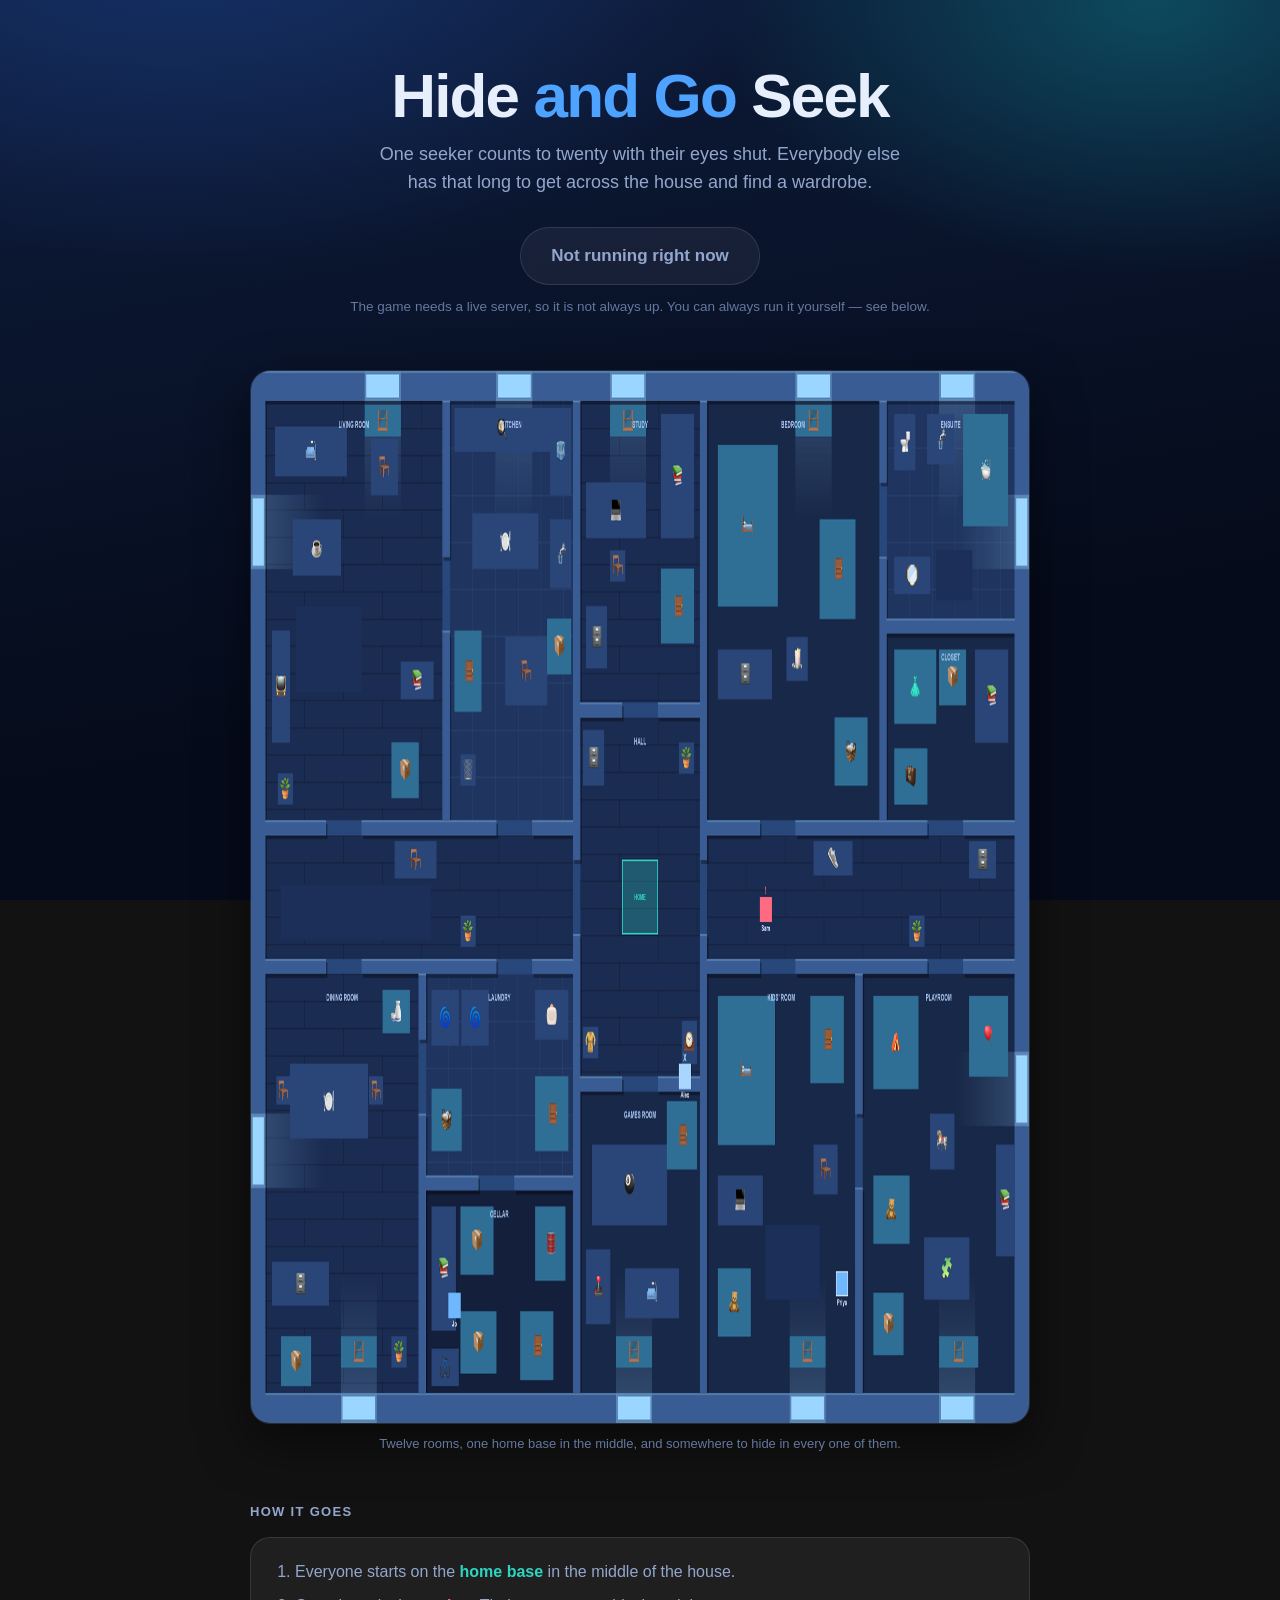
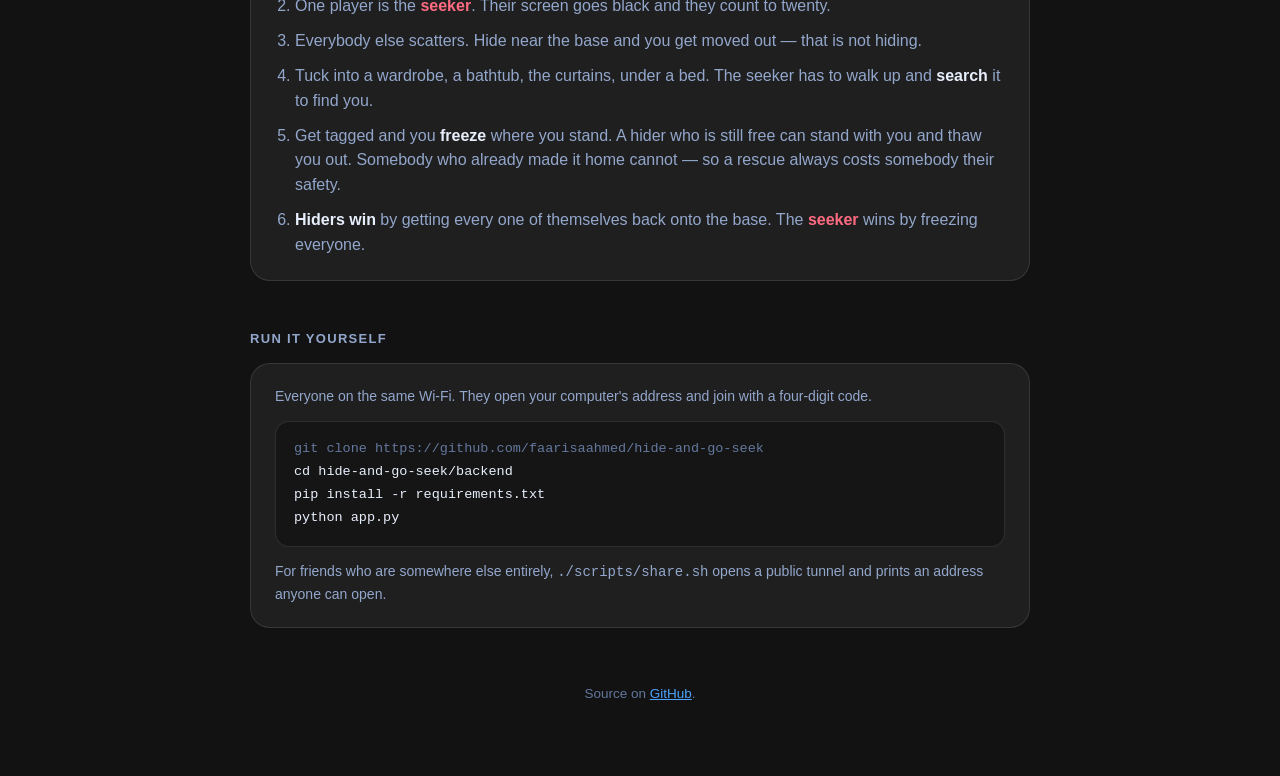
==== docs/index.html @ d4bf3131 "Add a landing page for GitHub Pages Pages serves static files only, so it cannot host the game itsel" ====
<!DOCTYPE html>
<html lang="en">
<head>
<meta charset="UTF-8">
<meta name="viewport" content="width=device-width, initial-scale=1.0">
<meta name="color-scheme" content="dark">
<meta name="theme-color" content="#050b1a">

<title>Hide and Go Seek</title>
<meta name="description"
      content="A browser game of hide and seek in a twelve-room house. One seeker counts to twenty; everybody else has that long to find a wardrobe.">

<meta property="og:title" content="Hide and Go Seek">
<meta property="og:description"
      content="One seeker counts to twenty. Everybody else has that long to find a wardrobe.">
<meta property="og:image" content="preview.png">
<meta property="og:type" content="website">

<!--
  This page is a signpost, not the game.

  GitHub Pages only serves static files, and the game needs a Python
  server for its rooms, its sockets, and every decision about who is
  frozen or home. That runs elsewhere; this page points at it.

  One thing to edit when the address changes:
-->
<script>
  const GAME_URL = "";   // e.g. "https://hide-and-go-seek.onrender.com"
</script>

<style>
  :root {
      --bg-deep: #050b1a;
      --bg-lift: #0e1c3c;
      --surface: rgba(255, 255, 255, 0.055);
      --border: rgba(255, 255, 255, 0.11);
      --text: #e8effc;
      --text-dim: #93a7cc;
      --text-faint: #64789e;
      --accent: #4da3ff;
      --accent-deep: #1f6ad1;
      --accent-ink: #03101f;
      --safe: #2fd4c0;
      --danger: #ff6b81;
      --radius: 14px;
      --radius-lg: 20px;
      --font: -apple-system, BlinkMacSystemFont, "Segoe UI", Roboto,
              "Helvetica Neue", Arial, sans-serif;
      --font-mono: ui-monospace, "SF Mono", Menlo, Consolas, monospace;
  }

  *, *::before, *::after { box-sizing: border-box; }

  body {
      margin: 0;
      padding: 0 20px 72px;
      font-family: var(--font);
      color: var(--text);
      -webkit-font-smoothing: antialiased;
      line-height: 1.55;

      background:
          radial-gradient(1000px 600px at 15% -10%, #16336b 0%, transparent 60%),
          radial-gradient(800px 500px at 90% 0%, #0d4a5e 0%, transparent 55%),
          linear-gradient(170deg, var(--bg-lift), var(--bg-deep) 70%);
      background-attachment: fixed;
      min-height: 100vh;
  }

  main { max-width: 780px; margin: 0 auto; }

  header { text-align: center; padding: 64px 0 8px; }

  h1 {
      margin: 0;
      font-size: clamp(38px, 9vw, 62px);
      font-weight: 800;
      letter-spacing: -0.03em;
      line-height: 1.02;
  }
  h1 span { color: var(--accent); }

  .tagline {
      margin: 14px auto 0;
      max-width: 30em;
      font-size: clamp(15px, 2.4vw, 18px);
      color: var(--text-dim);
  }

  /* ===== Play ===== */

  .play-row { text-align: center; margin: 30px 0 10px; }

  .btn {
      display: inline-flex;
      align-items: center;
      gap: 10px;
      padding: 15px 30px;

      font-family: inherit;
      font-size: 17px;
      font-weight: 700;
      text-decoration: none;

      color: var(--accent-ink);
      background: linear-gradient(180deg, var(--accent), var(--accent-deep));
      border: 1px solid transparent;
      border-radius: 999px;
      box-shadow: 0 8px 24px rgba(31, 106, 209, 0.35);

      transition: transform 0.12s ease, box-shadow 0.15s ease;
  }
  .btn:hover { transform: translateY(-1px); box-shadow: 0 10px 30px rgba(31, 106, 209, 0.45); }
  .btn:active { transform: translateY(1px); }

  /* Shown instead when no game is deployed, so the page never hands out
     a link that goes nowhere. */
  .btn--dormant {
      color: var(--text-dim);
      background: var(--surface);
      border-color: var(--border);
      box-shadow: none;
      cursor: default;
  }
  .btn--dormant:hover { transform: none; box-shadow: none; }

  .play-note {
      margin: 12px 0 0;
      font-size: 13.5px;
      color: var(--text-faint);
  }

  /* ===== Preview ===== */

  figure { margin: 34px 0 0; }

  figure img {
      width: 100%;
      display: block;
      border: 1px solid var(--border);
      border-radius: var(--radius-lg);
      box-shadow: 0 18px 50px rgba(0, 0, 0, 0.5);
  }

  figcaption {
      margin-top: 10px;
      font-size: 13px;
      text-align: center;
      color: var(--text-faint);
  }

  /* ===== Sections ===== */

  section { margin-top: 48px; }

  h2 {
      margin: 0 0 14px;
      font-size: 13px;
      font-weight: 700;
      text-transform: uppercase;
      letter-spacing: 0.1em;
      color: var(--text-dim);
  }

  .card {
      background: var(--surface);
      border: 1px solid var(--border);
      border-radius: var(--radius-lg);
      padding: 22px 24px;
  }

  ol.rules { margin: 0; padding-left: 20px; }
  ol.rules li { margin-bottom: 10px; color: var(--text-dim); }
  ol.rules li:last-child { margin-bottom: 0; }
  ol.rules strong { color: var(--text); font-weight: 700; }
  .seek { color: var(--danger); font-weight: 700; }
  .safe { color: var(--safe); font-weight: 700; }

  pre {
      margin: 0;
      padding: 16px 18px;
      overflow-x: auto;

      font-family: var(--font-mono);
      font-size: 13.5px;
      line-height: 1.7;
      color: var(--text);

      background: rgba(0, 0, 0, 0.32);
      border: 1px solid var(--border);
      border-radius: var(--radius);
  }
  pre .c { color: var(--text-faint); }

  p.small { font-size: 14px; color: var(--text-dim); }
  p.small:first-child { margin-top: 0; }
  p.small:last-child { margin-bottom: 0; }

  a { color: var(--accent); }

  footer {
      margin-top: 56px;
      text-align: center;
      font-size: 13.5px;
      color: var(--text-faint);
  }
</style>
</head>

<body>
<main>
  <header>
    <h1>Hide <span>and Go</span> Seek</h1>
    <p class="tagline">
      One seeker counts to twenty with their eyes shut. Everybody else has
      that long to get across the house and find a wardrobe.
    </p>

    <div class="play-row">
      <a id="play" class="btn btn--dormant" href="#">Not running right now</a>
      <p class="play-note" id="playNote">
        The game needs a live server, so it is not always up.
        You can always run it yourself &mdash; see below.
      </p>
    </div>
  </header>

  <figure>
    <img src="preview.png" width="1612" height="1054"
         alt="Top-down view of the house: twelve furnished rooms around a
              corridor, with the cyan home base in the hall at the centre.
              The seeker is marked in red in the corridor, one hider is
              frozen, and two more are tucked into furniture.">
    <figcaption>
      Twelve rooms, one home base in the middle, and somewhere to hide in
      every one of them.
    </figcaption>
  </figure>

  <section>
    <h2>How it goes</h2>
    <div class="card">
      <ol class="rules">
        <li>Everyone starts on the <span class="safe">home base</span> in
            the middle of the house.</li>
        <li>One player is the <span class="seek">seeker</span>. Their screen
            goes black and they count to twenty.</li>
        <li>Everybody else scatters. Hide near the base and you get moved
            out &mdash; that is not hiding.</li>
        <li>Tuck into a wardrobe, a bathtub, the curtains, under a bed. The
            seeker has to walk up and <strong>search</strong> it to find you.</li>
        <li>Get tagged and you <strong>freeze</strong> where you stand. A
            hider who is still free can stand with you and thaw you out.
            Somebody who already made it home cannot &mdash; so a rescue
            always costs somebody their safety.</li>
        <li><strong>Hiders win</strong> by getting every one of themselves
            back onto the base. The <span class="seek">seeker</span> wins by
            freezing everyone.</li>
      </ol>
    </div>
  </section>

  <section>
    <h2>Run it yourself</h2>
    <div class="card">
      <p class="small">
        Everyone on the same Wi-Fi. They open your computer's address and
        join with a four-digit code.
      </p>
      <pre><span class="c">git clone https://github.com/faarisaahmed/hide-and-go-seek</span>
cd hide-and-go-seek/backend
pip install -r requirements.txt
python app.py</pre>
      <p class="small">
        For friends who are somewhere else entirely,
        <code>./scripts/share.sh</code> opens a public tunnel and prints an
        address anyone can open.
      </p>
    </div>
  </section>

  <footer>
    Source on <a href="https://github.com/faarisaahmed/hide-and-go-seek">GitHub</a>.
  </footer>
</main>

<script>
  // A play button that does nothing is worse than one that admits it.
  if (GAME_URL) {
      const play = document.getElementById("play");
      play.href = GAME_URL;
      play.textContent = "Play now";
      play.classList.remove("btn--dormant");
      document.getElementById("playNote").textContent =
          "Opens the live game. One of you creates a room; the rest join with the code.";
  }
</script>
</body>
</html>
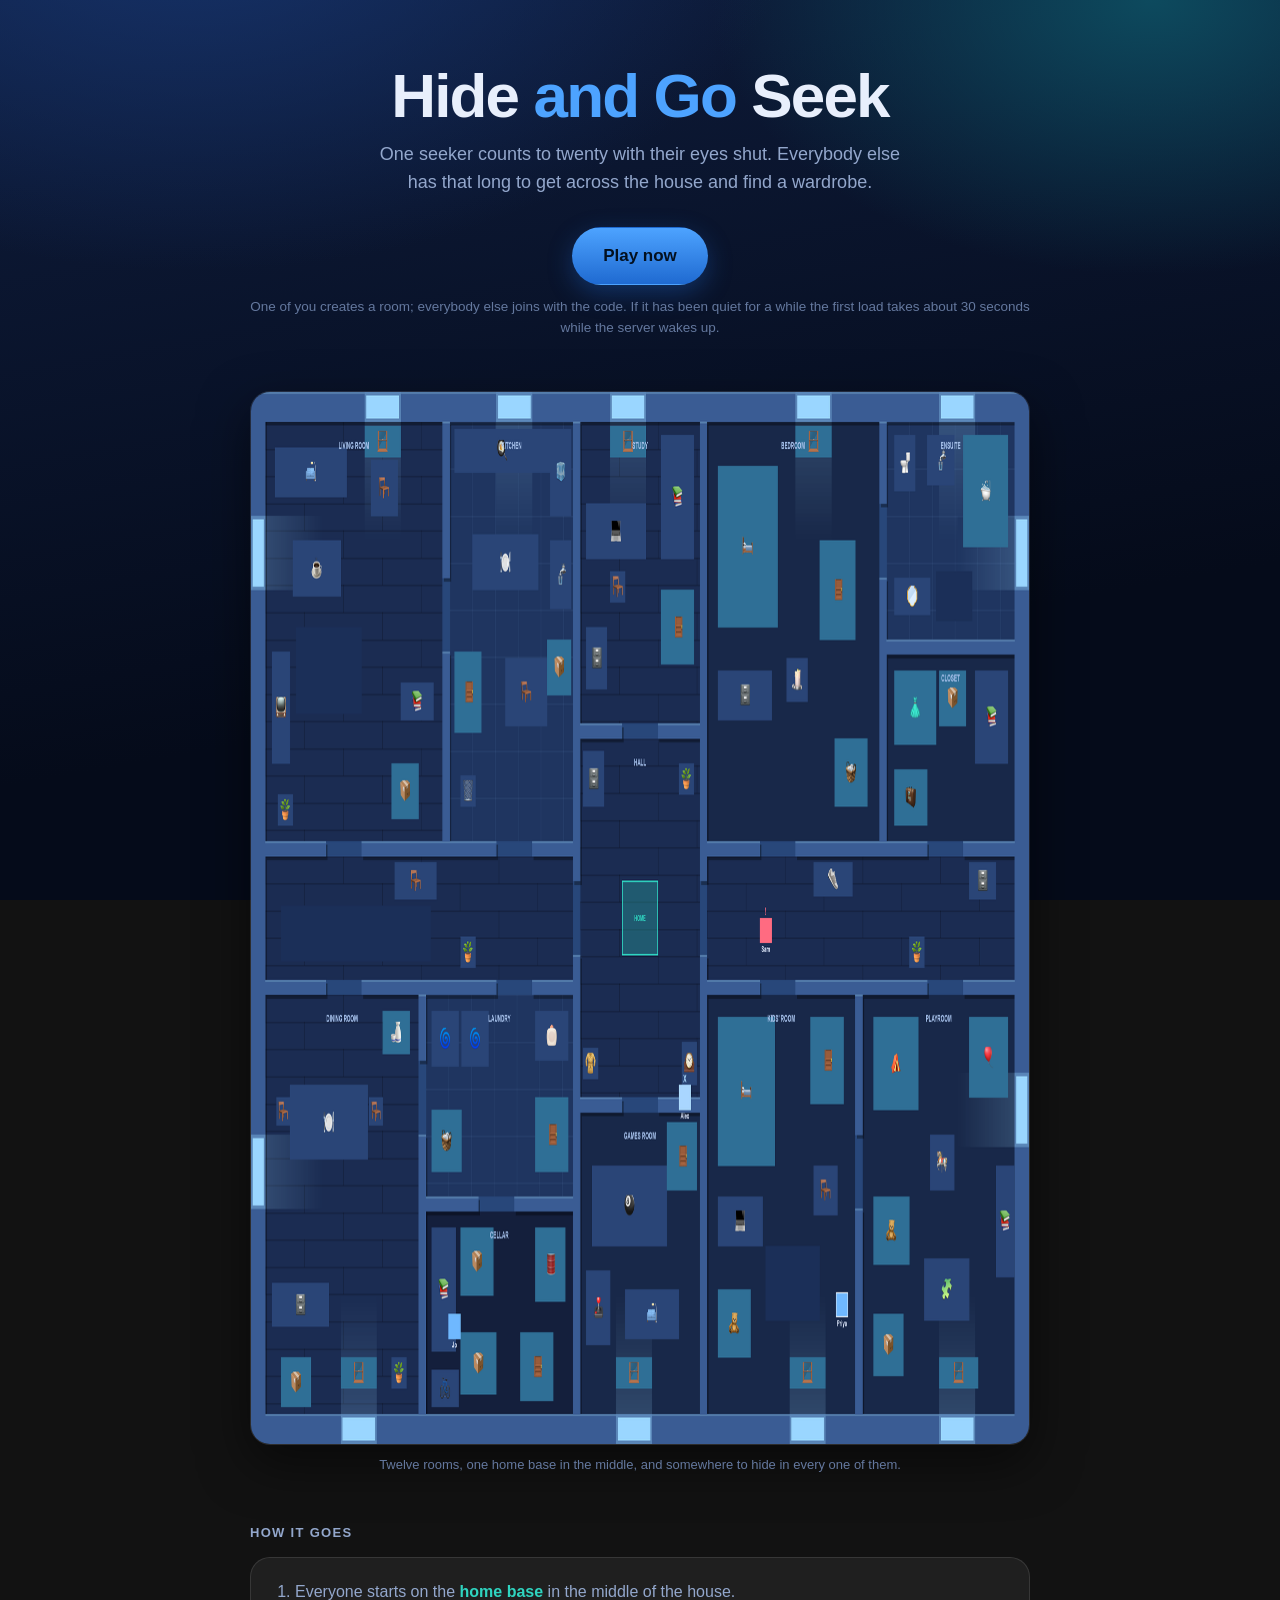
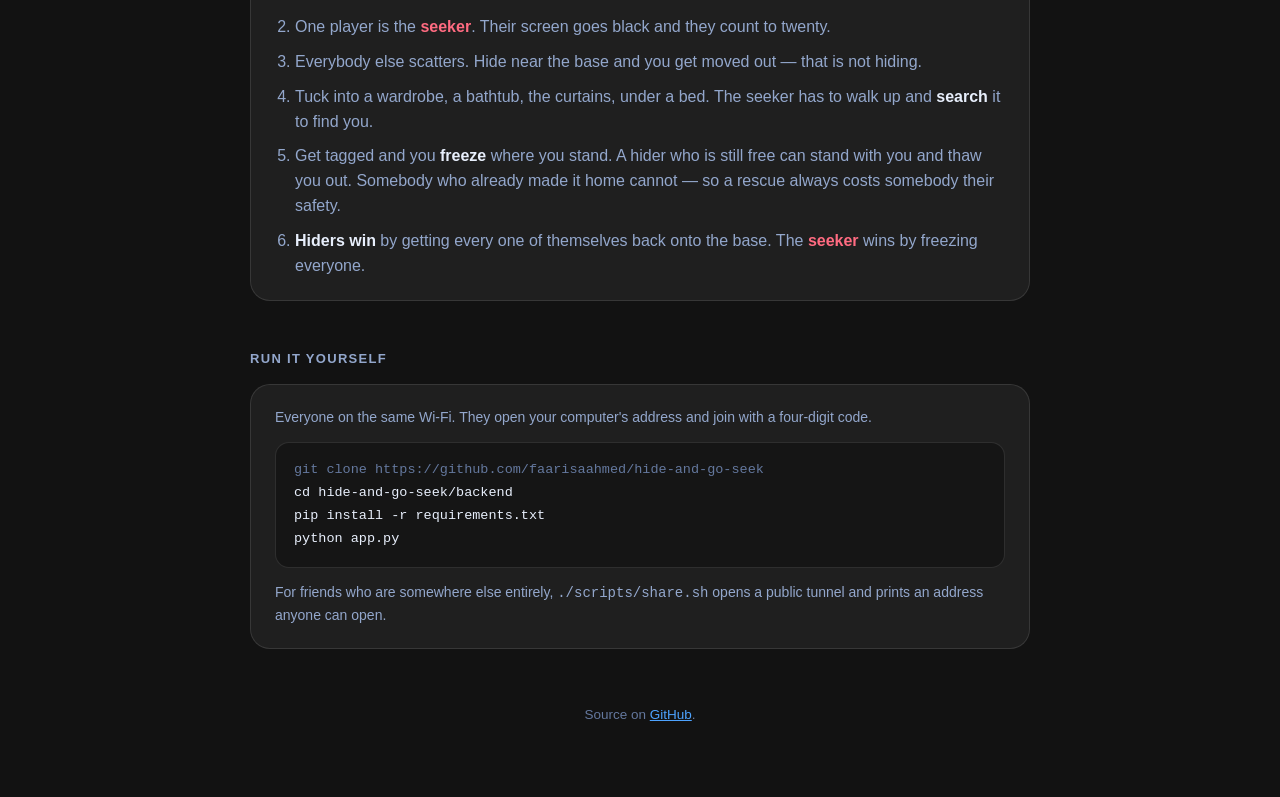
==== commit b72e6dcb: "Point the landing page at the live game The deployment is up, so the play button becomes a real link" ====
--- a/docs/index.html
+++ b/docs/index.html
@@ -26,7 +26,7 @@
   One thing to edit when the address changes:
 -->
 <script>
-  const GAME_URL = "";   // e.g. "https://hide-and-go-seek.onrender.com"
+  const GAME_URL = "https://hide-and-go-seek.onrender.com";
 </script>
 
 <style>
@@ -292,8 +292,13 @@
       play.href = GAME_URL;
       play.textContent = "Play now";
       play.classList.remove("btn--dormant");
+      // The host sleeps when nobody has played for a while, so the first
+      // click in a quiet spell sits there for half a minute. Better to say
+      // so than to have people think it is broken and give up.
       document.getElementById("playNote").textContent =
-          "Opens the live game. One of you creates a room; the rest join with the code.";
+          "One of you creates a room; everybody else joins with the code. "
+          + "If it has been quiet for a while the first load takes about "
+          + "30 seconds while the server wakes up.";
   }
 </script>
 </body>
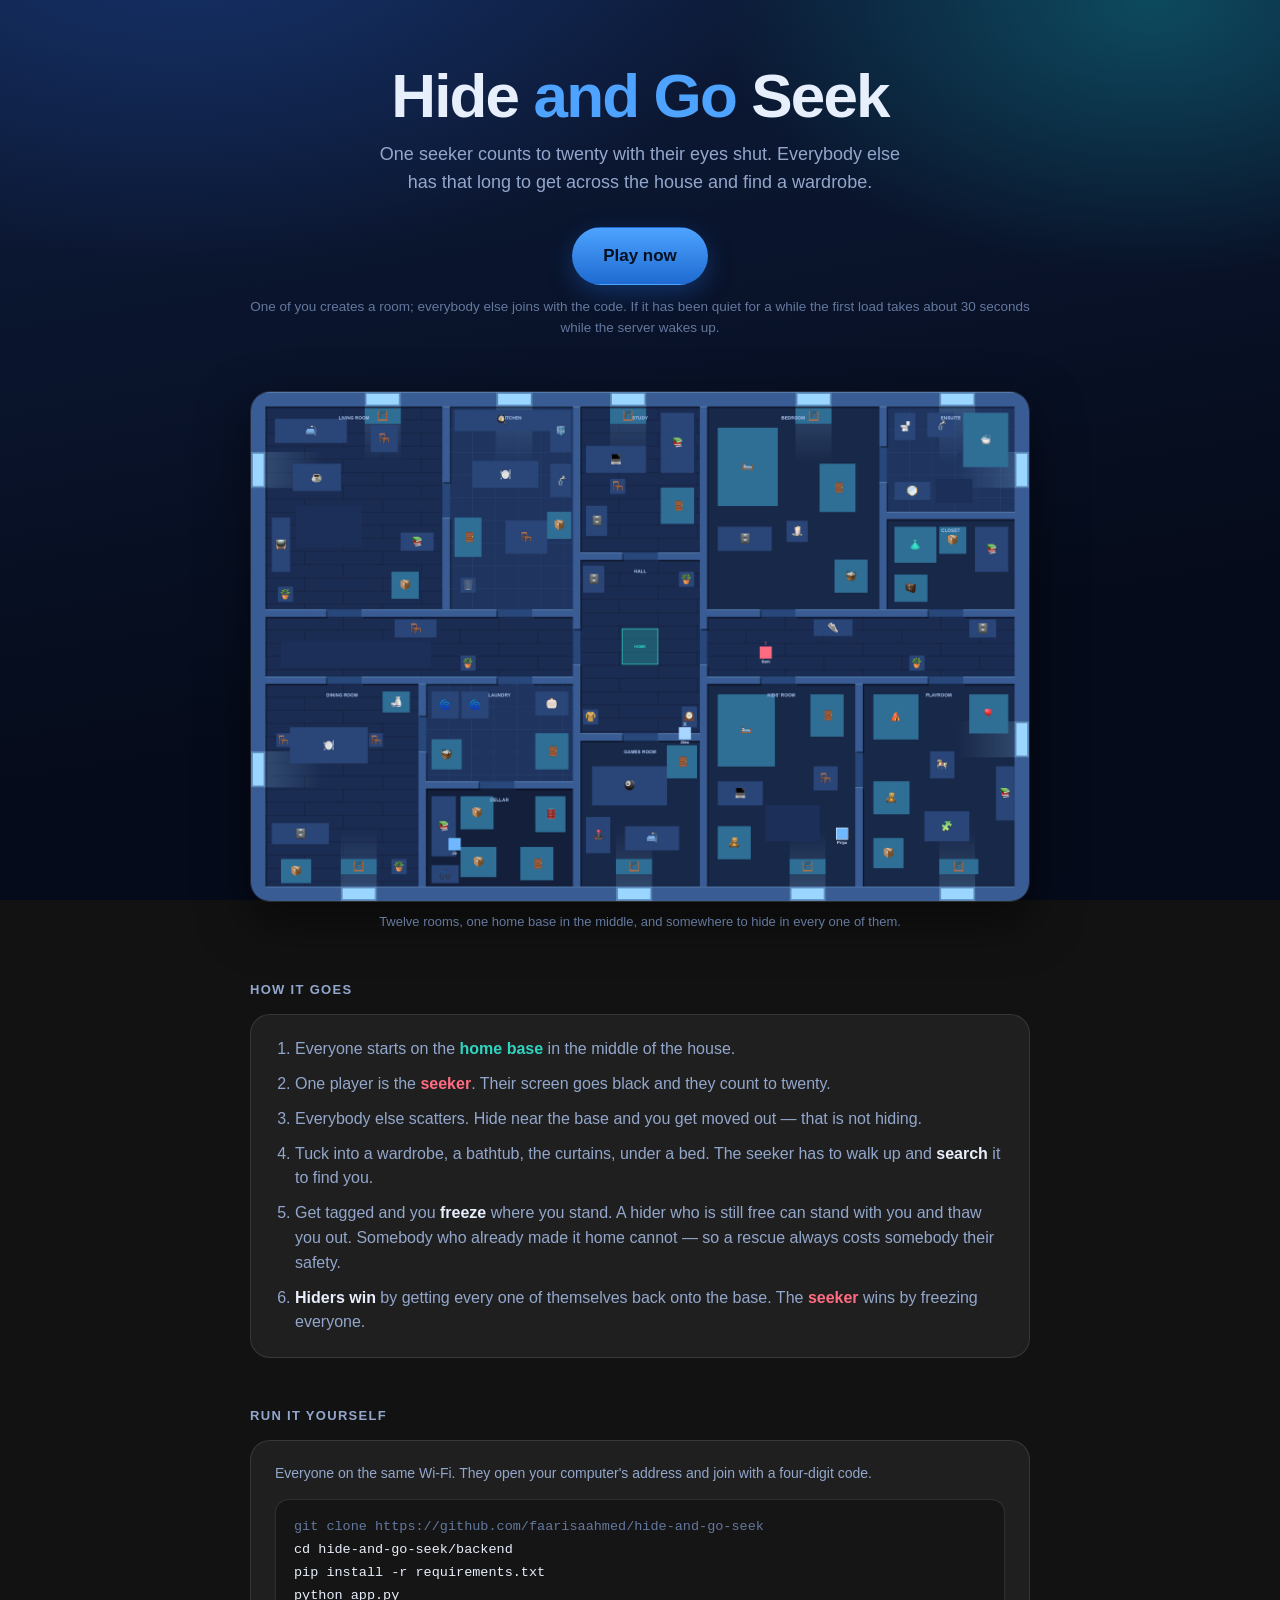
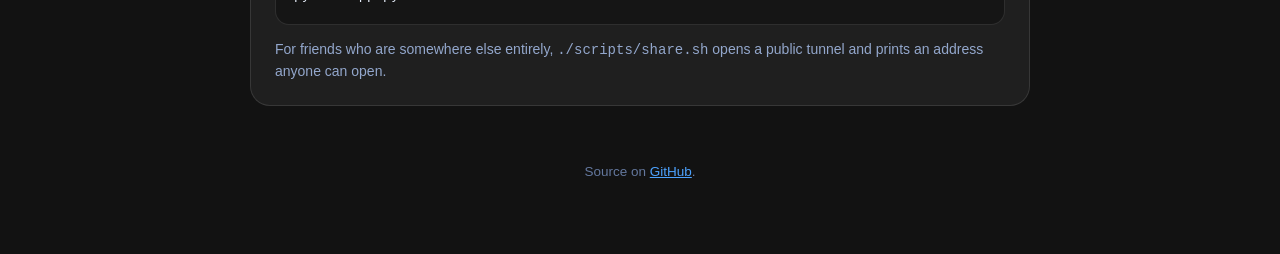
==== commit 316843e8: "Stop the landing page stretching the preview The <img> carries width/height attributes so the page r" ====
--- a/docs/index.html
+++ b/docs/index.html
@@ -137,6 +137,12 @@
 
   figure img {
       width: 100%;
+      /* The width/height attributes on the tag are there to reserve the
+         space before the image loads, but they also arrive as a
+         presentational hint of height: 1054px. Without this the picture
+         is drawn full width and full natural height at once, i.e. twice
+         as tall as it should be. */
+      height: auto;
       display: block;
       border: 1px solid var(--border);
       border-radius: var(--radius-lg);
